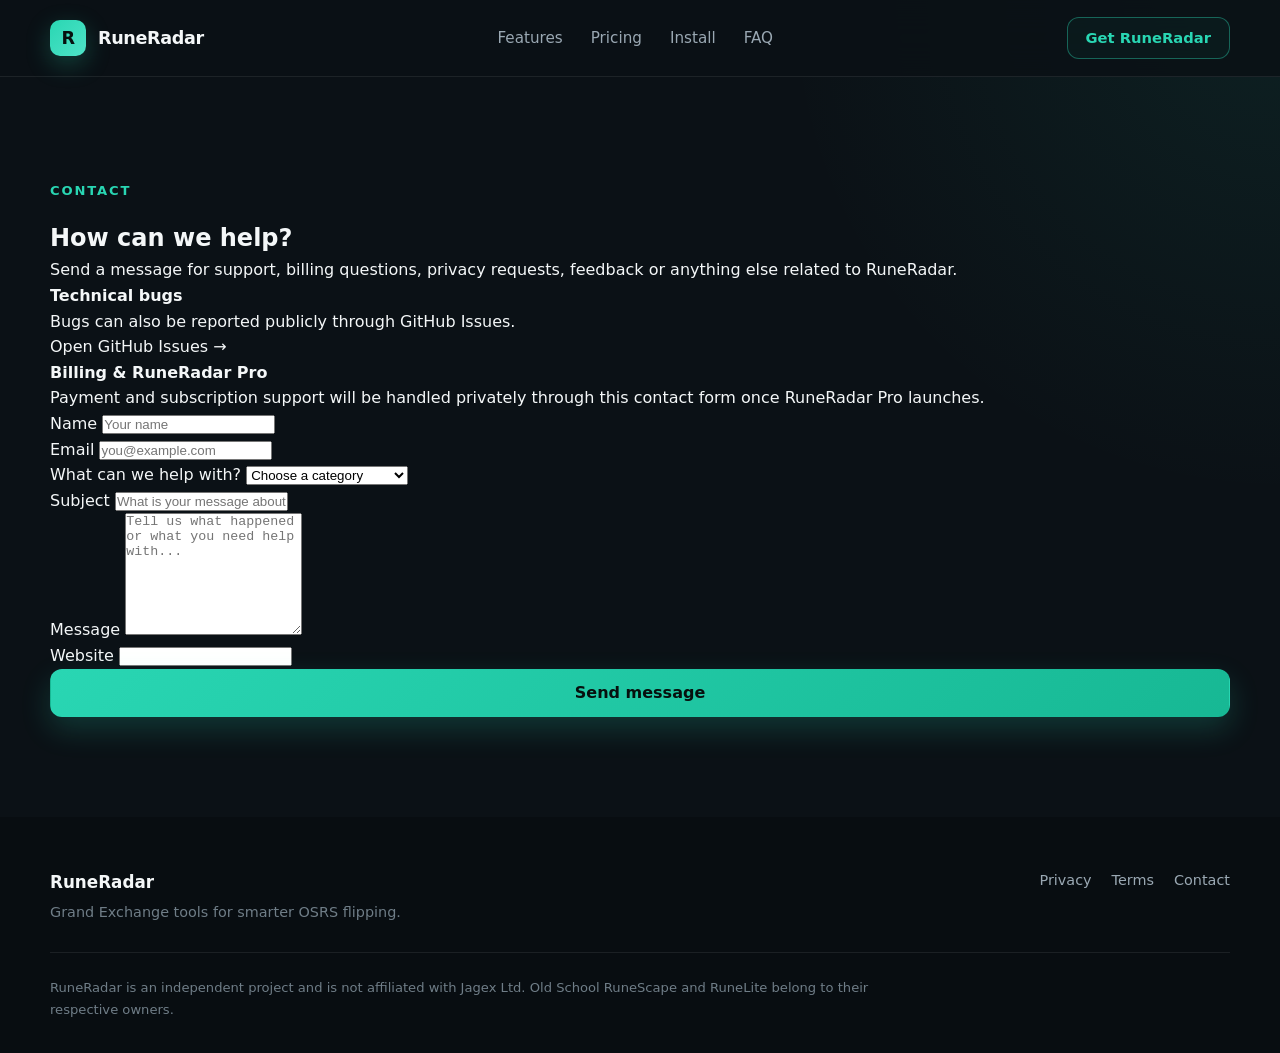
==== contact.html @ 1a6849d8 "Initial RuneRadar website" ====
<!DOCTYPE html>
<html lang="en">
<head>
    <meta charset="UTF-8">
    <meta name="viewport" content="width=device-width, initial-scale=1.0">

    <title>Contact - RuneRadar</title>

    <meta
        name="description"
        content="Contact RuneRadar support for technical issues, billing questions, privacy requests and feedback."
    >

    <link rel="stylesheet" href="styles.css">
</head>

<body>

    <header class="site-header">

        <div class="container nav">

            <a class="brand" href="index.html">
                <div class="brand-icon">R</div>
                <span>RuneRadar</span>
            </a>

            <nav class="nav-links">
                <a href="index.html#features">Features</a>
                <a href="index.html#pricing">Pricing</a>
                <a href="index.html#install">Install</a>
                <a href="index.html#faq">FAQ</a>
            </nav>

            <a
                class="button button-small button-outline"
                href="index.html#install"
            >
                Get RuneRadar
            </a>

        </div>

    </header>

    <main>

        <section class="section">

            <div class="container contact-layout">

                <div class="contact-intro">

                    <p class="eyebrow">
                        Contact
                    </p>

                    <h1>
                        How can we help?
                    </h1>

                    <p>
                        Send a message for support, billing questions,
                        privacy requests, feedback or anything else related
                        to RuneRadar.
                    </p>

                    <div class="contact-info-card">

                        <strong>
                            Technical bugs
                        </strong>

                        <p>
                            Bugs can also be reported publicly through GitHub Issues.
                        </p>

                        <a
                            href="https://github.com/legandaryme026/RuneRadar-Plugin/issues"
                            target="_blank"
                            rel="noopener noreferrer"
                        >
                            Open GitHub Issues →
                        </a>

                    </div>

                    <div class="contact-info-card">

                        <strong>
                            Billing & RuneRadar Pro
                        </strong>

                        <p>
                            Payment and subscription support will be handled privately
                            through this contact form once RuneRadar Pro launches.
                        </p>

                    </div>

                </div>

                <div class="contact-form-card">

                    <form id="contactForm">

                        <div class="form-row">

                            <div class="form-group">
                                <label for="name">
                                    Name
                                </label>

                                <input
                                    id="name"
                                    name="name"
                                    type="text"
                                    maxlength="80"
                                    autocomplete="name"
                                    required
                                    placeholder="Your name"
                                >
                            </div>

                            <div class="form-group">
                                <label for="email">
                                    Email
                                </label>

                                <input
                                    id="email"
                                    name="email"
                                    type="email"
                                    maxlength="160"
                                    autocomplete="email"
                                    required
                                    placeholder="you@example.com"
                                >
                            </div>

                        </div>

                        <div class="form-group">

                            <label for="category">
                                What can we help with?
                            </label>

                            <select
                                id="category"
                                name="category"
                                required
                            >
                                <option value="">
                                    Choose a category
                                </option>

                                <option value="technical">
                                    Technical issue
                                </option>

                                <option value="billing">
                                    Billing / RuneRadar Pro
                                </option>

                                <option value="privacy">
                                    Privacy request
                                </option>

                                <option value="feature">
                                    Feature request
                                </option>

                                <option value="other">
                                    Other
                                </option>
                            </select>

                        </div>

                        <div class="form-group">

                            <label for="subject">
                                Subject
                            </label>

                            <input
                                id="subject"
                                name="subject"
                                type="text"
                                maxlength="120"
                                required
                                placeholder="What is your message about?"
                            >

                        </div>

                        <div class="form-group">

                            <label for="message">
                                Message
                            </label>

                            <textarea
                                id="message"
                                name="message"
                                maxlength="4000"
                                required
                                rows="8"
                                placeholder="Tell us what happened or what you need help with..."
                            ></textarea>

                        </div>

                        <div
                            class="honeypot"
                            aria-hidden="true"
                        >
                            <label for="website">
                                Website
                            </label>

                            <input
                                id="website"
                                name="website"
                                type="text"
                                tabindex="-1"
                                autocomplete="off"
                            >
                        </div>

                        <button
                            class="button button-primary full-width"
                            id="contactSubmitButton"
                            type="submit"
                        >
                            Send message
                        </button>

                        <p
                            id="contactStatus"
                            class="contact-status"
                            role="status"
                            aria-live="polite"
                        ></p>

                    </form>

                </div>

            </div>

        </section>

    </main>

    <footer class="site-footer">

        <div class="container footer-content">

            <div>
                <strong>
                    RuneRadar
                </strong>

                <p>
                    Grand Exchange tools for smarter OSRS flipping.
                </p>
            </div>

            <div class="footer-links">
                <a href="privacy.html">Privacy</a>
                <a href="terms.html">Terms</a>
                <a href="contact.html">Contact</a>
            </div>

        </div>

        <div class="container footer-bottom">

            <p>
                RuneRadar is an independent project and is not affiliated with
                Jagex Ltd. Old School RuneScape and RuneLite belong to their
                respective owners.
            </p>

        </div>

    </footer>

    <script src="script.js"></script>

</body>
</html>
---- styles.css ----
:root {
    --bg: #0b1116;
    --bg-soft: #101820;
    --bg-card: #121c25;
    --bg-card-hover: #17232d;
    --line: rgba(255, 255, 255, 0.08);

    --text: #f4f7f8;
    --muted: #9aa8b3;
    --muted-2: #6f7d87;

    --accent: #29d6b3;
    --accent-2: #17b894;
    --accent-soft: rgba(41, 214, 179, 0.12);

    --gold: #f0c25a;
    --danger: #ff7070;

    --radius: 18px;
    --container: 1180px;

    --shadow: 0 24px 70px rgba(0, 0, 0, 0.34);
}

* {
    box-sizing: border-box;
    margin: 0;
    padding: 0;
}

html {
    scroll-behavior: smooth;
}

body {
    min-height: 100vh;
    background:
        radial-gradient(
            circle at top right,
            rgba(41, 214, 179, 0.08),
            transparent 30%
        ),
        var(--bg);
    color: var(--text);
    font-family:
        Inter,
        ui-sans-serif,
        system-ui,
        -apple-system,
        BlinkMacSystemFont,
        "Segoe UI",
        sans-serif;
    line-height: 1.6;
}

a {
    color: inherit;
    text-decoration: none;
}

button,
a {
    -webkit-tap-highlight-color: transparent;
}

button {
    font: inherit;
}

img {
    max-width: 100%;
}

.container {
    width: min(calc(100% - 40px), var(--container));
    margin: 0 auto;
}

/* HEADER */

.site-header {
    position: sticky;
    top: 0;
    z-index: 100;
    background: rgba(11, 17, 22, 0.86);
    backdrop-filter: blur(18px);
    border-bottom: 1px solid var(--line);
}

.nav {
    min-height: 76px;
    display: flex;
    align-items: center;
    justify-content: space-between;
    gap: 24px;
}

.brand {
    display: inline-flex;
    align-items: center;
    gap: 12px;
    font-weight: 800;
    font-size: 1.1rem;
    letter-spacing: -0.02em;
}

.brand-icon {
    width: 36px;
    height: 36px;
    display: grid;
    place-items: center;
    border-radius: 10px;
    background:
        linear-gradient(
            135deg,
            var(--accent),
            #4fe3c7
        );
    color: #07100e;
    font-weight: 900;
    box-shadow: 0 8px 24px rgba(41, 214, 179, 0.25);
}

.nav-links {
    display: flex;
    align-items: center;
    gap: 28px;
}

.nav-links a {
    color: var(--muted);
    font-size: 0.95rem;
    transition:
        color 0.2s ease,
        transform 0.2s ease;
}

.nav-links a:hover {
    color: var(--text);
    transform: translateY(-1px);
}

/* BUTTONS */

.button {
    min-height: 48px;
    display: inline-flex;
    align-items: center;
    justify-content: center;
    padding: 0 22px;
    border-radius: 12px;
    border: 1px solid transparent;
    font-weight: 800;
    cursor: pointer;
    transition:
        transform 0.2s ease,
        background 0.2s ease,
        border-color 0.2s ease,
        box-shadow 0.2s ease;
}

.button:hover {
    transform: translateY(-2px);
}

.button-small {
    min-height: 42px;
    padding: 0 18px;
    font-size: 0.92rem;
}

.button-primary {
    background:
        linear-gradient(
            135deg,
            var(--accent),
            var(--accent-2)
        );
    color: #07100e;
    box-shadow: 0 12px 30px rgba(41, 214, 179, 0.2);
}

.button-primary:hover {
    box-shadow: 0 14px 36px rgba(41, 214, 179, 0.3);
}

.button-secondary {
    background: #141e26;
    border-color: rgba(255, 255, 255, 0.09);
    color: var(--text);
}

.button-secondary:hover {
    background: #19252e;
    border-color: rgba(255, 255, 255, 0.15);
}

.button-outline {
    border-color: rgba(41, 214, 179, 0.4);
    color: var(--accent);
    background: rgba(41, 214, 179, 0.04);
}

.button-outline:hover {
    background: rgba(41, 214, 179, 0.1);
}

.full-width {
    width: 100%;
}

/* HERO */

.hero {
    padding: 90px 0 100px;
    overflow: hidden;
}

.hero-copy-centered {
    max-width: 860px;
    margin: 0 auto;
    text-align: center;
}

.eyebrow {
    display: inline-flex;
    align-items: center;
    gap: 8px;
    color: var(--accent);
    font-size: 0.82rem;
    font-weight: 900;
    text-transform: uppercase;
    letter-spacing: 0.14em;
    margin-bottom: 18px;
}

.hero h1 {
    font-size: clamp(3.2rem, 6.8vw, 6.2rem);
    line-height: 0.98;
    letter-spacing: -0.06em;
}

.hero h1 span {
    display: block;
    color: var(--accent);
}

.hero-text {
    max-width: 720px;
    margin: 28px auto 0;
    color: var(--muted);
    font-size: 1.14rem;
    line-height: 1.75;
}

.hero-actions {
    display: flex;
    justify-content: center;
    flex-wrap: wrap;
    gap: 14px;
    margin-top: 34px;
}

.hero-notes {
    display: flex;
    justify-content: center;
    flex-wrap: wrap;
    gap: 18px;
    margin-top: 24px;
    color: var(--muted-2);
    font-size: 0.9rem;
}

.hero-product {
    position: relative;
    margin-top: 58px;
    border-radius: 26px;
}

.hero-product::before {
    content: "";
    position: absolute;
    inset: -40px 8%;
    z-index: -1;
    background:
        radial-gradient(
            circle at center,
            rgba(41, 214, 179, 0.18),
            transparent 66%
        );
    filter: blur(26px);
}

.hero-product img {
    display: block;
    width: 100%;
    max-width: 1180px;
    margin: 0 auto;
    border-radius: 24px;
    border: 1px solid rgba(255, 255, 255, 0.1);
    box-shadow: var(--shadow);
}

/* GENERAL SECTIONS */

.section {
    padding: 100px 0;
}

.section-dark {
    background: var(--bg-soft);
    border-top: 1px solid var(--line);
    border-bottom: 1px solid var(--line);
}

.section-heading {
    max-width: 720px;
    margin-bottom: 48px;
}

.section-heading h1,
.section-heading h2 {
    line-height: 1.04;
    letter-spacing: -0.045em;
}

.section-heading h1 {
    font-size: clamp(2.4rem, 4.8vw, 4.4rem);
}

.section-heading h2 {
    font-size: clamp(2.1rem, 4vw, 3.7rem);
}

.section-heading > p:not(.eyebrow) {
    margin-top: 18px;
    color: var(--muted);
    font-size: 1.05rem;
    line-height: 1.75;
}

/* FEATURE SHOWCASE */

.features-showcase {
    position: relative;
    margin-bottom: 44px;
}

.features-showcase::before {
    content: "";
    position: absolute;
    inset: 10% 12%;
    z-index: 0;
    background:
        radial-gradient(
            circle,
            rgba(41, 214, 179, 0.16),
            transparent 68%
        );
    filter: blur(34px);
}

.features-showcase img {
    position: relative;
    z-index: 1;
    display: block;
    width: 100%;
    max-width: 1020px;
    margin: 0 auto;
    border-radius: 22px;
    border: 1px solid rgba(255, 255, 255, 0.09);
    box-shadow: 0 22px 65px rgba(0, 0, 0, 0.28);
}

/* FEATURE CARDS */

.feature-grid {
    display: grid;
    grid-template-columns: repeat(3, minmax(0, 1fr));
    gap: 18px;
}

.feature-card {
    min-height: 240px;
    padding: 28px;
    border-radius: var(--radius);
    border: 1px solid var(--line);
    background: var(--bg-card);
    transition:
        transform 0.2s ease,
        background 0.2s ease,
        border-color 0.2s ease;
}

.feature-card:hover {
    transform: translateY(-4px);
    background: var(--bg-card-hover);
    border-color: rgba(41, 214, 179, 0.18);
}

.feature-number {
    color: var(--accent);
    font-size: 0.75rem;
    font-weight: 900;
    letter-spacing: 0.12em;
    margin-bottom: 24px;
}

.feature-card h2,
.feature-card h3 {
    letter-spacing: -0.02em;
}

.feature-card h2 {
    font-size: 1.35rem;
    margin-bottom: 12px;
}

.feature-card h3 {
    font-size: 1.15rem;
    margin-bottom: 12px;
}

.feature-card p {
    color: var(--muted);
    font-size: 0.95rem;
    line-height: 1.7;
}

.feature-card ul {
    padding-left: 22px;
    margin-top: 10px;
    color: var(--muted);
}

.feature-card li {
    margin-bottom: 7px;
}

/* INSTALL */

.install-container {
    max-width: 1100px;
}

.install-grid {
    display: grid;
    grid-template-columns: repeat(3, minmax(0, 1fr));
    gap: 18px;
}

.install-step {
    position: relative;
    padding: 28px;
    border-radius: 18px;
    background:
        linear-gradient(
            180deg,
            rgba(41, 214, 179, 0.04),
            transparent 55%
        ),
        var(--bg-card);
    border: 1px solid var(--line);
}

.install-step h3 {
    font-size: 1.18rem;
    margin-bottom: 10px;
}

.install-step p {
    color: var(--muted);
    line-height: 1.7;
}

.install-number {
    width: 38px;
    height: 38px;
    display: grid;
    place-items: center;
    margin-bottom: 22px;
    border-radius: 10px;
    background: var(--accent-soft);
    color: var(--accent);
    border: 1px solid rgba(41, 214, 179, 0.18);
    font-size: 0.86rem;
    font-weight: 900;
}

.install-actions {
    display: flex;
    flex-wrap: wrap;
    gap: 14px;
    margin-top: 28px;
}

/* PRICING */

.pricing-grid {
    display: grid;
    grid-template-columns: repeat(2, minmax(0, 1fr));
    gap: 22px;
    max-width: 930px;
}

.price-card {
    position: relative;
    padding: 32px;
    border-radius: 22px;
    border: 1px solid var(--line);
    background: var(--bg-card);
    box-shadow: 0 16px 50px rgba(0, 0, 0, 0.16);
}

.price-card-pro {
    border-color: rgba(41, 214, 179, 0.35);
    background:
        linear-gradient(
            180deg,
            rgba(41, 214, 179, 0.05),
            transparent 35%
        ),
        var(--bg-card);
}

.popular-badge {
    position: absolute;
    top: 18px;
    right: 18px;
    padding: 7px 10px;
    border-radius: 999px;
    background: var(--accent-soft);
    color: var(--accent);
    font-size: 0.72rem;
    font-weight: 900;
    letter-spacing: 0.06em;
    text-transform: uppercase;
}

.price-name {
    color: var(--muted);
    font-size: 0.9rem;
    font-weight: 800;
    margin-bottom: 10px;
}

.price {
    font-size: 3rem;
    font-weight: 900;
    letter-spacing: -0.045em;
}

.price span {
    font-size: 0.95rem;
    font-weight: 600;
    color: var(--muted-2);
    letter-spacing: 0;
}

.price-description {
    margin-top: 10px;
    color: var(--muted);
    min-height: 70px;
}

.price-card ul {
    list-style: none;
    display: grid;
    gap: 12px;
    margin: 28px 0 30px;
}

.price-card li {
    position: relative;
    padding-left: 26px;
    color: #d8e0e4;
    font-size: 0.94rem;
}

.price-card li::before {
    content: "✓";
    position: absolute;
    left: 0;
    top: 0;
    color: var(--accent);
    font-weight: 900;
}

.pricing-note {
    margin-top: 18px;
    color: var(--muted-2);
    font-size: 0.9rem;
}

/* FAQ */

.faq-container {
    max-width: 920px;
}

.faq-list {
    display: grid;
    gap: 12px;
}

.faq-list details {
    border: 1px solid var(--line);
    border-radius: 14px;
    background: var(--bg-card);
    overflow: hidden;
}

.faq-list summary {
    cursor: pointer;
    list-style: none;
    padding: 20px 22px;
    font-weight: 800;
}

.faq-list summary::-webkit-details-marker {
    display: none;
}

.faq-list summary::after {
    content: "+";
    float: right;
    color: var(--accent);
    font-size: 1.25rem;
    transition: transform 0.2s ease;
}

.faq-list details[open] summary::after {
    transform: rotate(45deg);
}

.faq-list details p {
    padding: 0 22px 22px;
    color: var(--muted);
    line-height: 1.7;
}

/* LEGAL PAGES */

.faq-container > .feature-card {
    min-height: auto;
}

.faq-container > .feature-card h2 {
    margin-top: 26px;
    margin-bottom: 8px;
}

.faq-container > .feature-card h2:first-child {
    margin-top: 0;
}

.faq-container > .feature-card p {
    font-size: 0.98rem;
    line-height: 1.8;
}

.faq-container > .feature-card ul {
    margin-top: 12px;
    margin-bottom: 8px;
}

.faq-container > .feature-card .button {
    margin-top: 4px;
}

/* FINAL CTA */

.final-cta {
    padding: 90px 0;
    background:
        radial-gradient(
            circle at center,
            rgba(41, 214, 179, 0.09),
            transparent 55%
        );
}

.final-cta-inner {
    display: flex;
    align-items: center;
    justify-content: space-between;
    gap: 40px;
    padding: 42px;
    border-radius: 24px;
    background: var(--bg-card);
    border: 1px solid rgba(41, 214, 179, 0.18);
    box-shadow: 0 18px 55px rgba(0, 0, 0, 0.18);
}

.final-cta-inner h2 {
    max-width: 700px;
    font-size: clamp(2rem, 4vw, 3.4rem);
    line-height: 1.06;
    letter-spacing: -0.045em;
}

/* FOOTER */

.site-footer {
    padding: 52px 0 32px;
    background: #080d11;
}

.footer-content {
    display: flex;
    justify-content: space-between;
    gap: 30px;
    padding-bottom: 28px;
}

.footer-content strong {
    display: block;
    font-size: 1.05rem;
    margin-bottom: 6px;
}

.footer-content p {
    color: var(--muted-2);
    font-size: 0.9rem;
}

.footer-links {
    display: flex;
    flex-wrap: wrap;
    gap: 20px;
}

.footer-links a {
    color: var(--muted);
    font-size: 0.9rem;
}

.footer-links a:hover {
    color: var(--text);
}

.footer-bottom {
    padding-top: 24px;
    border-top: 1px solid var(--line);
}

.footer-bottom p {
    color: var(--muted-2);
    font-size: 0.82rem;
    line-height: 1.65;
    max-width: 850px;
}

/* RESPONSIVE */

@media (max-width: 980px) {
    .hero {
        padding-top: 74px;
    }

    .feature-grid {
        grid-template-columns: repeat(2, minmax(0, 1fr));
    }

    .install-grid {
        grid-template-columns: 1fr;
    }

    .final-cta-inner {
        align-items: flex-start;
        flex-direction: column;
    }
}

@media (max-width: 760px) {
    .nav {
        min-height: 68px;
    }

    .nav-links {
        display: none;
    }

    .hero {
        padding: 66px 0 72px;
    }

    .hero h1 {
        font-size: clamp(2.8rem, 13vw, 4.7rem);
    }

    .hero-text {
        font-size: 1rem;
    }

    .hero-product {
        margin-top: 42px;
    }

    .section {
        padding: 76px 0;
    }

    .feature-grid {
        grid-template-columns: 1fr;
    }

    .pricing-grid {
        grid-template-columns: 1fr;
    }

    .price-description {
        min-height: auto;
    }

    .footer-content {
        flex-direction: column;
    }
}

@media (max-width: 520px) {
    .container {
        width: min(calc(100% - 26px), var(--container));
    }

    .site-header .button-small {
        padding: 0 13px;
        font-size: 0.84rem;
    }

    .brand span {
        font-size: 0.98rem;
    }

    .hero-actions,
    .install-actions {
        flex-direction: column;
    }

    .hero-actions .button,
    .install-actions .button {
        width: 100%;
    }

    .hero-notes {
        display: grid;
        gap: 8px;
    }

    .hero-product img,
    .features-showcase img {
        border-radius: 16px;
    }

    .price-card {
        padding: 24px;
    }

    .popular-badge {
        position: static;
        display: inline-flex;
        margin-bottom: 18px;
    }

    .final-cta-inner {
        padding: 28px 22px;
    }

    .final-cta-inner .button {
        width: 100%;
    }

    .feature-card {
        padding: 24px;
    }
}
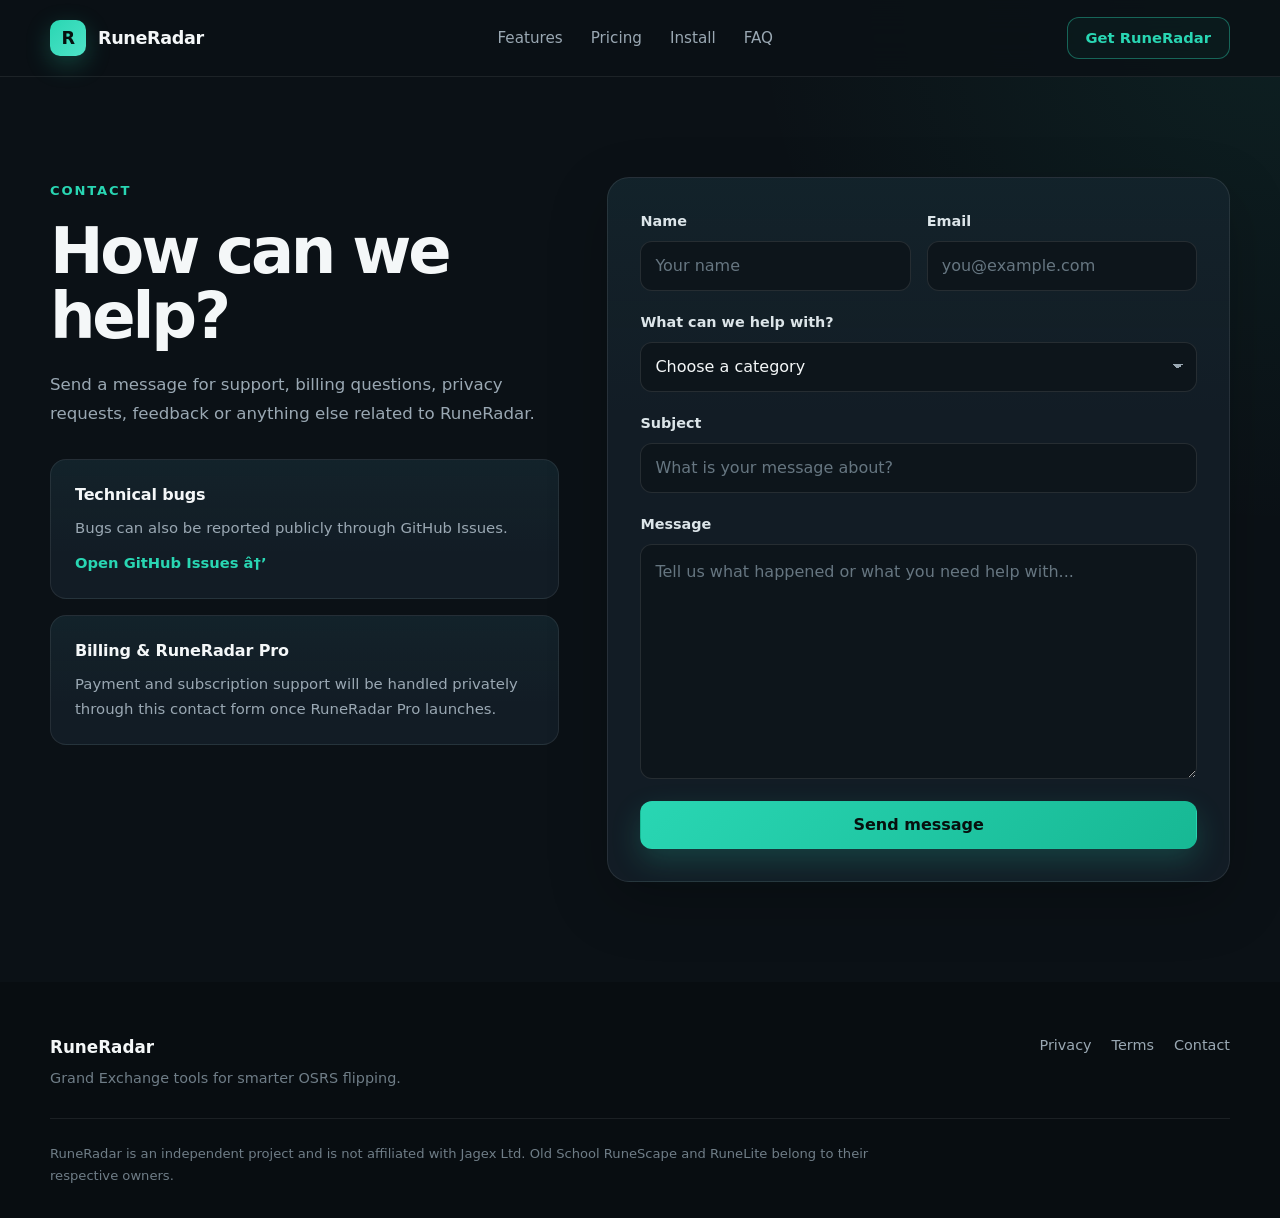
==== commit c0698da5: "Add RuneRadar favicon" ====
--- a/contact.html
+++ b/contact.html
@@ -1,4 +1,4 @@
-<!DOCTYPE html>
+﻿<!DOCTYPE html>
 <html lang="en">
 <head>
     <meta charset="UTF-8">
@@ -80,7 +80,7 @@
                             target="_blank"
                             rel="noopener noreferrer"
                         >
-                            Open GitHub Issues →
+                            Open GitHub Issues â†’
                         </a>
 
                     </div>
@@ -292,3 +292,4 @@
 
 </body>
 </html>
+
--- a/styles.css
+++ b/styles.css
@@ -35,21 +35,21 @@
 body {
     min-height: 100vh;
     background:
-        radial-gradient(
-            circle at top right,
-            rgba(41, 214, 179, 0.08),
-            transparent 30%
-        ),
-        var(--bg);
+            radial-gradient(
+                    circle at top right,
+                    rgba(41, 214, 179, 0.08),
+                    transparent 30%
+            ),
+            var(--bg);
     color: var(--text);
     font-family:
-        Inter,
-        ui-sans-serif,
-        system-ui,
-        -apple-system,
-        BlinkMacSystemFont,
-        "Segoe UI",
-        sans-serif;
+            Inter,
+            ui-sans-serif,
+            system-ui,
+            -apple-system,
+            BlinkMacSystemFont,
+            "Segoe UI",
+            sans-serif;
     line-height: 1.6;
 }
 
@@ -111,11 +111,11 @@
     place-items: center;
     border-radius: 10px;
     background:
-        linear-gradient(
-            135deg,
-            var(--accent),
-            #4fe3c7
-        );
+            linear-gradient(
+                    135deg,
+                    var(--accent),
+                    #4fe3c7
+            );
     color: #07100e;
     font-weight: 900;
     box-shadow: 0 8px 24px rgba(41, 214, 179, 0.25);
@@ -131,8 +131,8 @@
     color: var(--muted);
     font-size: 0.95rem;
     transition:
-        color 0.2s ease,
-        transform 0.2s ease;
+            color 0.2s ease,
+            transform 0.2s ease;
 }
 
 .nav-links a:hover {
@@ -153,10 +153,10 @@
     font-weight: 800;
     cursor: pointer;
     transition:
-        transform 0.2s ease,
-        background 0.2s ease,
-        border-color 0.2s ease,
-        box-shadow 0.2s ease;
+            transform 0.2s ease,
+            background 0.2s ease,
+            border-color 0.2s ease,
+            box-shadow 0.2s ease;
 }
 
 .button:hover {
@@ -171,11 +171,11 @@
 
 .button-primary {
     background:
-        linear-gradient(
-            135deg,
-            var(--accent),
-            var(--accent-2)
-        );
+            linear-gradient(
+                    135deg,
+                    var(--accent),
+                    var(--accent-2)
+            );
     color: #07100e;
     box-shadow: 0 12px 30px rgba(41, 214, 179, 0.2);
 }
@@ -283,11 +283,11 @@
     inset: -40px 8%;
     z-index: -1;
     background:
-        radial-gradient(
-            circle at center,
-            rgba(41, 214, 179, 0.18),
-            transparent 66%
-        );
+            radial-gradient(
+                    circle at center,
+                    rgba(41, 214, 179, 0.18),
+                    transparent 66%
+            );
     filter: blur(26px);
 }
 
@@ -352,11 +352,11 @@
     inset: 10% 12%;
     z-index: 0;
     background:
-        radial-gradient(
-            circle,
-            rgba(41, 214, 179, 0.16),
-            transparent 68%
-        );
+            radial-gradient(
+                    circle,
+                    rgba(41, 214, 179, 0.16),
+                    transparent 68%
+            );
     filter: blur(34px);
 }
 
@@ -387,9 +387,9 @@
     border: 1px solid var(--line);
     background: var(--bg-card);
     transition:
-        transform 0.2s ease,
-        background 0.2s ease,
-        border-color 0.2s ease;
+            transform 0.2s ease,
+            background 0.2s ease,
+            border-color 0.2s ease;
 }
 
 .feature-card:hover {
@@ -454,12 +454,12 @@
     padding: 28px;
     border-radius: 18px;
     background:
-        linear-gradient(
-            180deg,
-            rgba(41, 214, 179, 0.04),
-            transparent 55%
-        ),
-        var(--bg-card);
+            linear-gradient(
+                    180deg,
+                    rgba(41, 214, 179, 0.04),
+                    transparent 55%
+            ),
+            var(--bg-card);
     border: 1px solid var(--line);
 }
 
@@ -515,12 +515,12 @@
 .price-card-pro {
     border-color: rgba(41, 214, 179, 0.35);
     background:
-        linear-gradient(
-            180deg,
-            rgba(41, 214, 179, 0.05),
-            transparent 35%
-        ),
-        var(--bg-card);
+            linear-gradient(
+                    180deg,
+                    rgba(41, 214, 179, 0.05),
+                    transparent 35%
+            ),
+            var(--bg-card);
 }
 
 .popular-badge {
@@ -673,11 +673,11 @@
 .final-cta {
     padding: 90px 0;
     background:
-        radial-gradient(
-            circle at center,
-            rgba(41, 214, 179, 0.09),
-            transparent 55%
-        );
+            radial-gradient(
+                    circle at center,
+                    rgba(41, 214, 179, 0.09),
+                    transparent 55%
+            );
 }
 
 .final-cta-inner {
@@ -874,3 +874,279 @@
         padding: 24px;
     }
 }
+
+/* CONTACT PAGE */
+
+.contact-layout {
+    display: grid;
+    grid-template-columns: minmax(0, 0.9fr) minmax(0, 1.1fr);
+    gap: 48px;
+    align-items: start;
+}
+
+.contact-intro {
+    max-width: 520px;
+}
+
+.contact-intro h1 {
+    font-size: clamp(2.6rem, 5vw, 4.4rem);
+    line-height: 1.02;
+    letter-spacing: -0.05em;
+    margin-bottom: 20px;
+}
+
+.contact-intro > p:not(.eyebrow) {
+    color: var(--muted);
+    font-size: 1.04rem;
+    line-height: 1.8;
+    margin-bottom: 30px;
+}
+
+.contact-info-card {
+    margin-top: 16px;
+    padding: 22px 24px;
+    border-radius: 16px;
+    border: 1px solid var(--line);
+    background:
+            linear-gradient(
+                    180deg,
+                    rgba(41, 214, 179, 0.035),
+                    transparent 70%
+            ),
+            var(--bg-card);
+}
+
+.contact-info-card strong {
+    display: block;
+    margin-bottom: 8px;
+    font-size: 1rem;
+    letter-spacing: -0.01em;
+}
+
+.contact-info-card p {
+    color: var(--muted);
+    font-size: 0.93rem;
+    line-height: 1.7;
+}
+
+.contact-info-card a {
+    display: inline-flex;
+    margin-top: 10px;
+    color: var(--accent);
+    font-size: 0.92rem;
+    font-weight: 800;
+    transition:
+            color 0.2s ease,
+            transform 0.2s ease;
+}
+
+.contact-info-card a:hover {
+    color: #55e6c9;
+    transform: translateX(2px);
+}
+
+.contact-form-card {
+    padding: 32px;
+    border-radius: 22px;
+    border: 1px solid rgba(255, 255, 255, 0.09);
+    background:
+            linear-gradient(
+                    180deg,
+                    rgba(41, 214, 179, 0.035),
+                    transparent 35%
+            ),
+            var(--bg-card);
+    box-shadow: 0 20px 60px rgba(0, 0, 0, 0.22);
+}
+
+#contactForm {
+    display: grid;
+    gap: 20px;
+}
+
+.form-row {
+    display: grid;
+    grid-template-columns: repeat(2, minmax(0, 1fr));
+    gap: 16px;
+}
+
+.form-group {
+    display: grid;
+    gap: 8px;
+}
+
+.form-group label {
+    color: #dce5e9;
+    font-size: 0.9rem;
+    font-weight: 800;
+}
+
+.form-group input,
+.form-group select,
+.form-group textarea {
+    width: 100%;
+    min-width: 0;
+    border: 1px solid rgba(255, 255, 255, 0.1);
+    border-radius: 12px;
+    outline: none;
+    background: #0d151b;
+    color: var(--text);
+    font: inherit;
+    transition:
+            border-color 0.2s ease,
+            box-shadow 0.2s ease,
+            background 0.2s ease;
+}
+
+.form-group input,
+.form-group select {
+    min-height: 50px;
+    padding: 0 14px;
+}
+
+.form-group textarea {
+    min-height: 180px;
+    padding: 14px;
+    resize: vertical;
+    line-height: 1.6;
+}
+
+.form-group input::placeholder,
+.form-group textarea::placeholder {
+    color: #667681;
+}
+
+.form-group select {
+    appearance: none;
+    -webkit-appearance: none;
+    padding-right: 42px;
+    background-image:
+            linear-gradient(45deg, transparent 50%, var(--muted) 50%),
+            linear-gradient(135deg, var(--muted) 50%, transparent 50%);
+    background-position:
+            calc(100% - 18px) 21px,
+            calc(100% - 13px) 21px;
+    background-size: 5px 5px, 5px 5px;
+    background-repeat: no-repeat;
+}
+
+.form-group select option {
+    background: #101820;
+    color: var(--text);
+}
+
+.form-group input:hover,
+.form-group select:hover,
+.form-group textarea:hover {
+    border-color: rgba(255, 255, 255, 0.18);
+}
+
+.form-group input:focus,
+.form-group select:focus,
+.form-group textarea:focus {
+    border-color: rgba(41, 214, 179, 0.75);
+    background: #0f1920;
+    box-shadow: 0 0 0 4px rgba(41, 214, 179, 0.1);
+}
+
+.form-group input:-webkit-autofill,
+.form-group input:-webkit-autofill:hover,
+.form-group input:-webkit-autofill:focus {
+    -webkit-text-fill-color: var(--text);
+    -webkit-box-shadow: 0 0 0 1000px #0d151b inset;
+    transition: background-color 9999s ease-in-out 0s;
+}
+
+.honeypot {
+    position: absolute !important;
+    width: 1px !important;
+    height: 1px !important;
+    padding: 0 !important;
+    margin: -1px !important;
+    overflow: hidden !important;
+    clip: rect(0, 0, 0, 0) !important;
+    white-space: nowrap !important;
+    border: 0 !important;
+}
+
+#contactSubmitButton {
+    margin-top: 2px;
+}
+
+#contactSubmitButton:disabled {
+    cursor: wait;
+    opacity: 0.7;
+    transform: none;
+}
+
+.contact-status {
+    min-height: 0;
+    margin: 0;
+    font-size: 0.92rem;
+    line-height: 1.6;
+}
+
+.contact-status:empty {
+    display: none;
+}
+
+.contact-status-success,
+.contact-status-error {
+    display: block;
+    padding: 12px 14px;
+    border-radius: 11px;
+    border: 1px solid;
+}
+
+.contact-status-success {
+    color: #73ebd2;
+    background: rgba(41, 214, 179, 0.08);
+    border-color: rgba(41, 214, 179, 0.22);
+}
+
+.contact-status-error {
+    color: #ff9999;
+    background: rgba(255, 112, 112, 0.08);
+    border-color: rgba(255, 112, 112, 0.22);
+}
+
+@media (max-width: 980px) {
+    .contact-layout {
+        grid-template-columns: 1fr;
+        gap: 34px;
+    }
+
+    .contact-intro {
+        max-width: 720px;
+    }
+}
+
+@media (max-width: 760px) {
+    .contact-form-card {
+        padding: 26px;
+    }
+
+    .form-row {
+        grid-template-columns: 1fr;
+    }
+}
+
+@media (max-width: 520px) {
+    .contact-intro h1 {
+        font-size: clamp(2.35rem, 13vw, 3.5rem);
+    }
+
+    .contact-form-card {
+        padding: 22px 18px;
+        border-radius: 18px;
+    }
+
+    .contact-info-card {
+        padding: 20px;
+    }
+
+    .form-group input,
+    .form-group select {
+        min-height: 48px;
+    }
+}
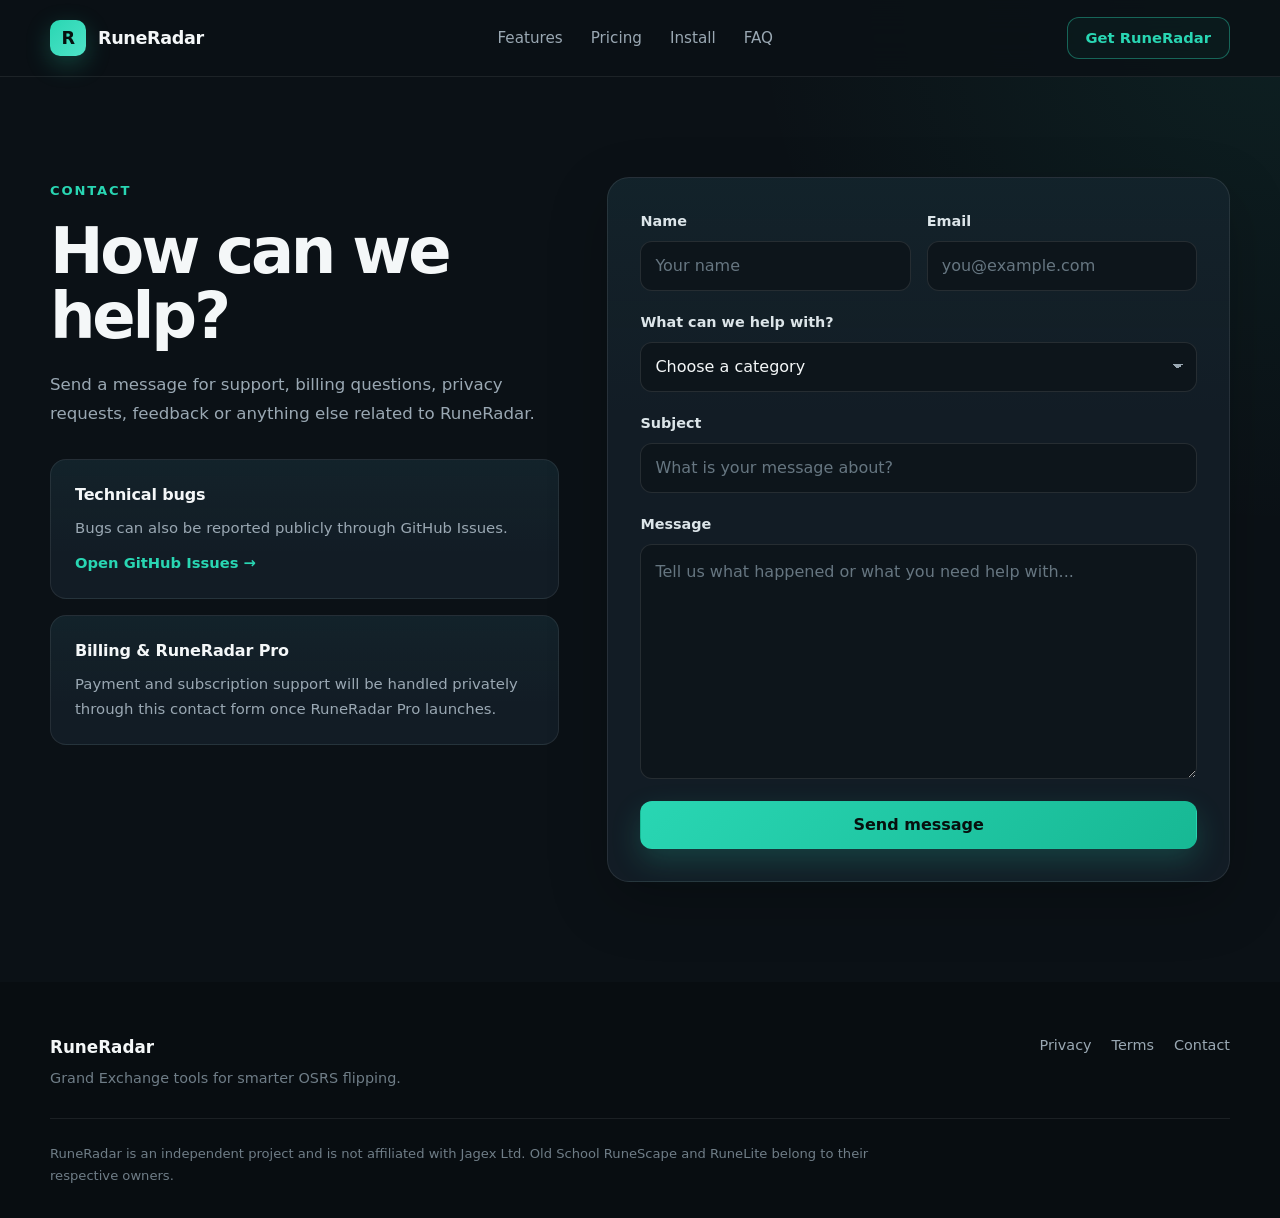
==== commit b134e972: "Fix website UTF-8 mojibake" ====
--- a/contact.html
+++ b/contact.html
@@ -12,6 +12,7 @@
     >
 
     <link rel="stylesheet" href="styles.css">
+    <link rel="icon" type="image/svg+xml" href="assets/favicon.svg">
 </head>
 
 <body>
@@ -80,7 +81,7 @@
                             target="_blank"
                             rel="noopener noreferrer"
                         >
-                            Open GitHub Issues â†’
+                            Open GitHub Issues →
                         </a>
 
                     </div>
@@ -293,3 +294,4 @@
 </body>
 </html>
 
+
--- a/styles.css
+++ b/styles.css
@@ -67,6 +67,134 @@
     font: inherit;
 }
 
+.checkout-page {
+    min-height: 100vh;
+    background:
+        radial-gradient(circle at 50% 0%, rgba(74, 197, 133, 0.13), transparent 36rem),
+        var(--bg);
+}
+
+.sandbox-badge {
+    display: inline-flex;
+    align-items: center;
+    border: 1px solid rgba(240, 194, 90, 0.5);
+    border-radius: 999px;
+    padding: 0.45rem 0.8rem;
+    color: var(--gold);
+    font-size: 0.78rem;
+    font-weight: 700;
+    letter-spacing: 0.05em;
+    text-transform: uppercase;
+}
+
+.checkout-main {
+    padding: 7rem 0 5rem;
+}
+
+.checkout-shell {
+    max-width: 960px;
+}
+
+.checkout-heading {
+    max-width: 690px;
+    margin: 0 auto 1.5rem;
+    text-align: center;
+}
+
+.checkout-heading h1 {
+    margin: 0.4rem 0 1rem;
+}
+
+.checkout-status {
+    max-width: 720px;
+    margin: 0 auto 1.5rem;
+    border: 1px solid rgba(255, 255, 255, 0.12);
+    border-radius: 12px;
+    padding: 0.9rem 1rem;
+    background: rgba(255, 255, 255, 0.04);
+    color: #dce5df;
+    text-align: center;
+}
+
+.checkout-status:empty {
+    display: none;
+}
+
+.checkout-status-success {
+    border-color: rgba(41, 214, 179, 0.42);
+    background: var(--accent-soft);
+    color: var(--accent);
+}
+
+.checkout-status-error {
+    border-color: rgba(235, 94, 94, 0.45);
+    background: rgba(235, 94, 94, 0.1);
+    color: #ffaaaa;
+}
+
+.checkout-plans {
+    display: grid;
+    grid-template-columns: repeat(2, minmax(0, 1fr));
+    gap: 1.25rem;
+    margin: 2rem 0;
+}
+
+.checkout-plans[hidden] {
+    display: none !important;
+}
+
+.checkout-plan {
+    position: relative;
+    border: 1px solid rgba(255, 255, 255, 0.12);
+    border-radius: 18px;
+    padding: 1.5rem;
+    background: rgba(31, 40, 34, 0.93);
+    box-shadow: 0 20px 55px rgba(0, 0, 0, 0.24);
+}
+
+.checkout-plan-featured {
+    border-color: rgba(41, 214, 179, 0.5);
+}
+
+.checkout-plan .popular-badge {
+    position: absolute;
+    top: -0.75rem;
+    right: 1rem;
+}
+
+.checkout-benefits {
+    max-width: 720px;
+    margin: 2.5rem auto 1rem;
+    border-top: 1px solid rgba(255, 255, 255, 0.1);
+    padding-top: 1.5rem;
+}
+
+.checkout-benefits h2 {
+    font-size: 1.25rem;
+}
+
+.checkout-benefits li {
+    margin: 0.55rem 0;
+}
+
+.checkout-footnote {
+    max-width: 720px;
+    margin: 1.5rem auto 0;
+    color: #99a49d;
+    font-size: 0.86rem;
+    text-align: center;
+}
+
+@media (max-width: 720px) {
+    .checkout-plans {
+        grid-template-columns: 1fr;
+    }
+
+    .checkout-main {
+        padding-top: 6rem;
+    }
+}
+
 img {
     max-width: 100%;
 }
